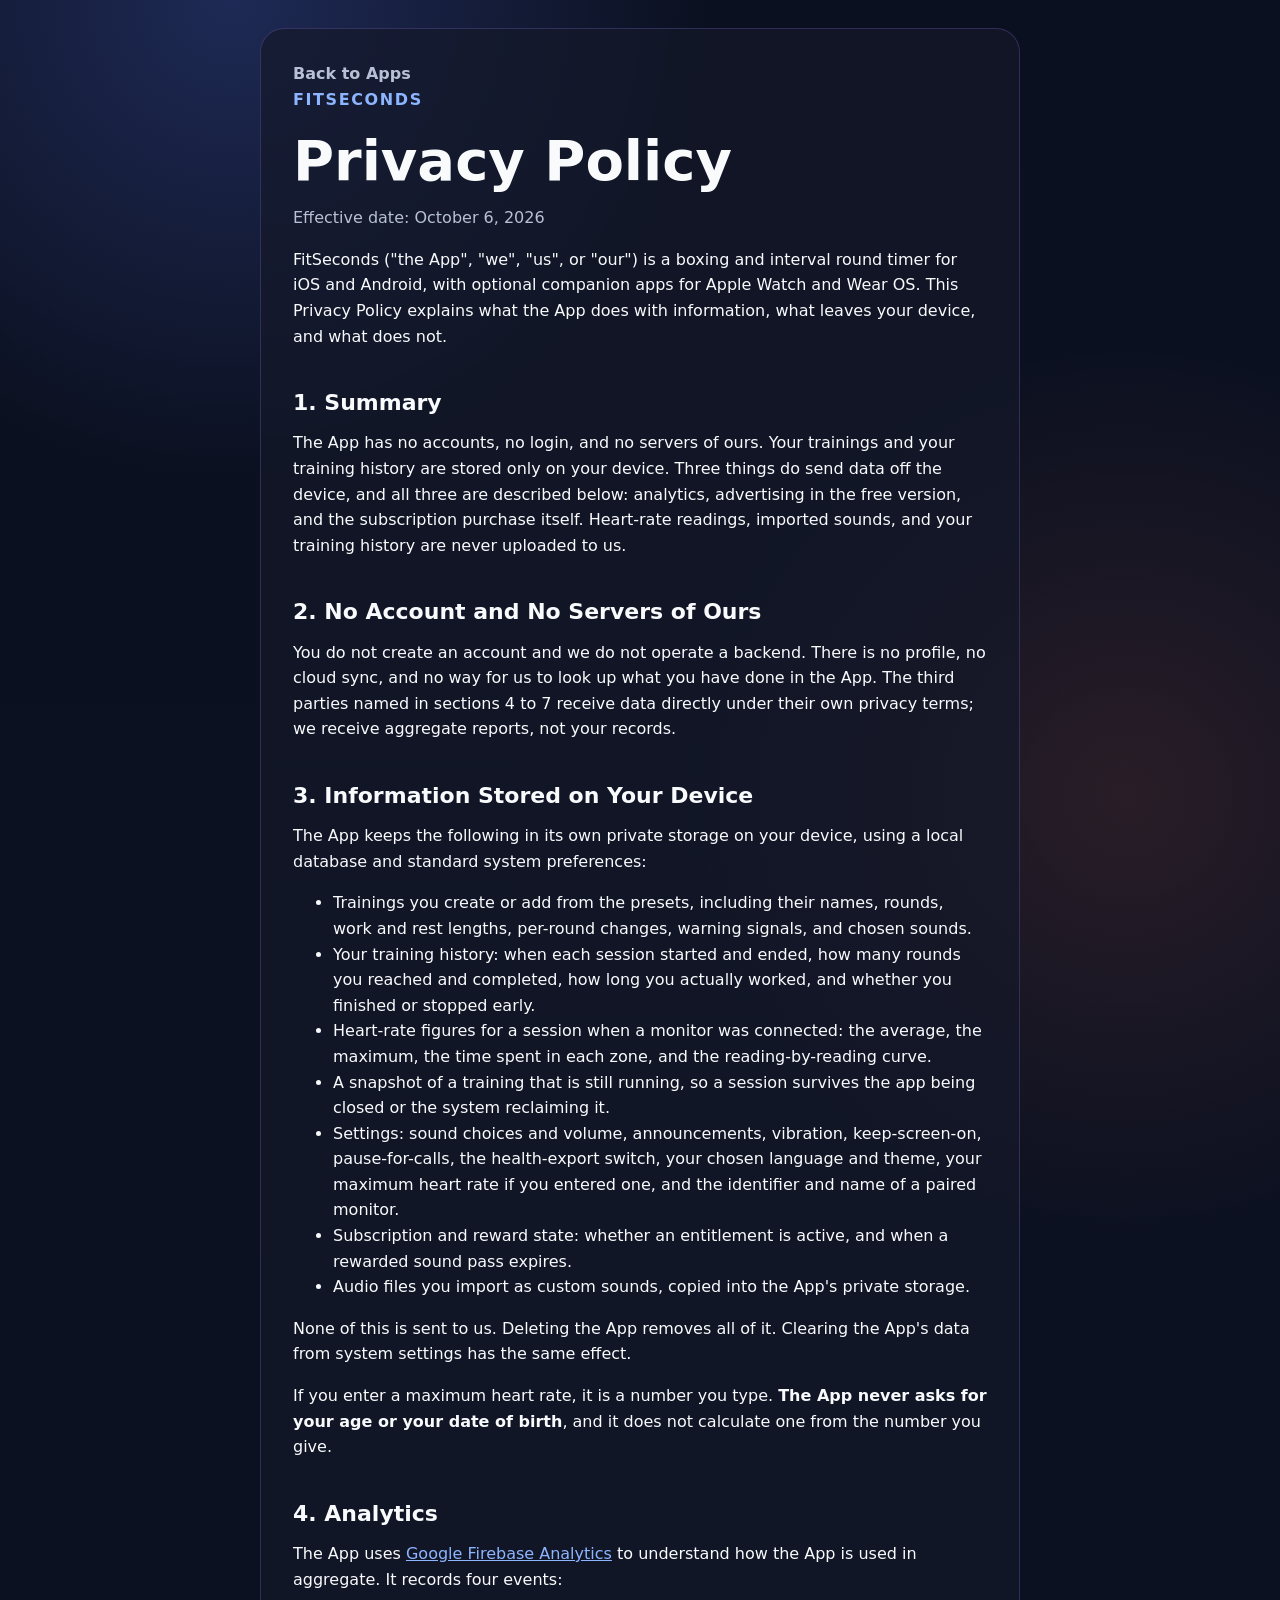
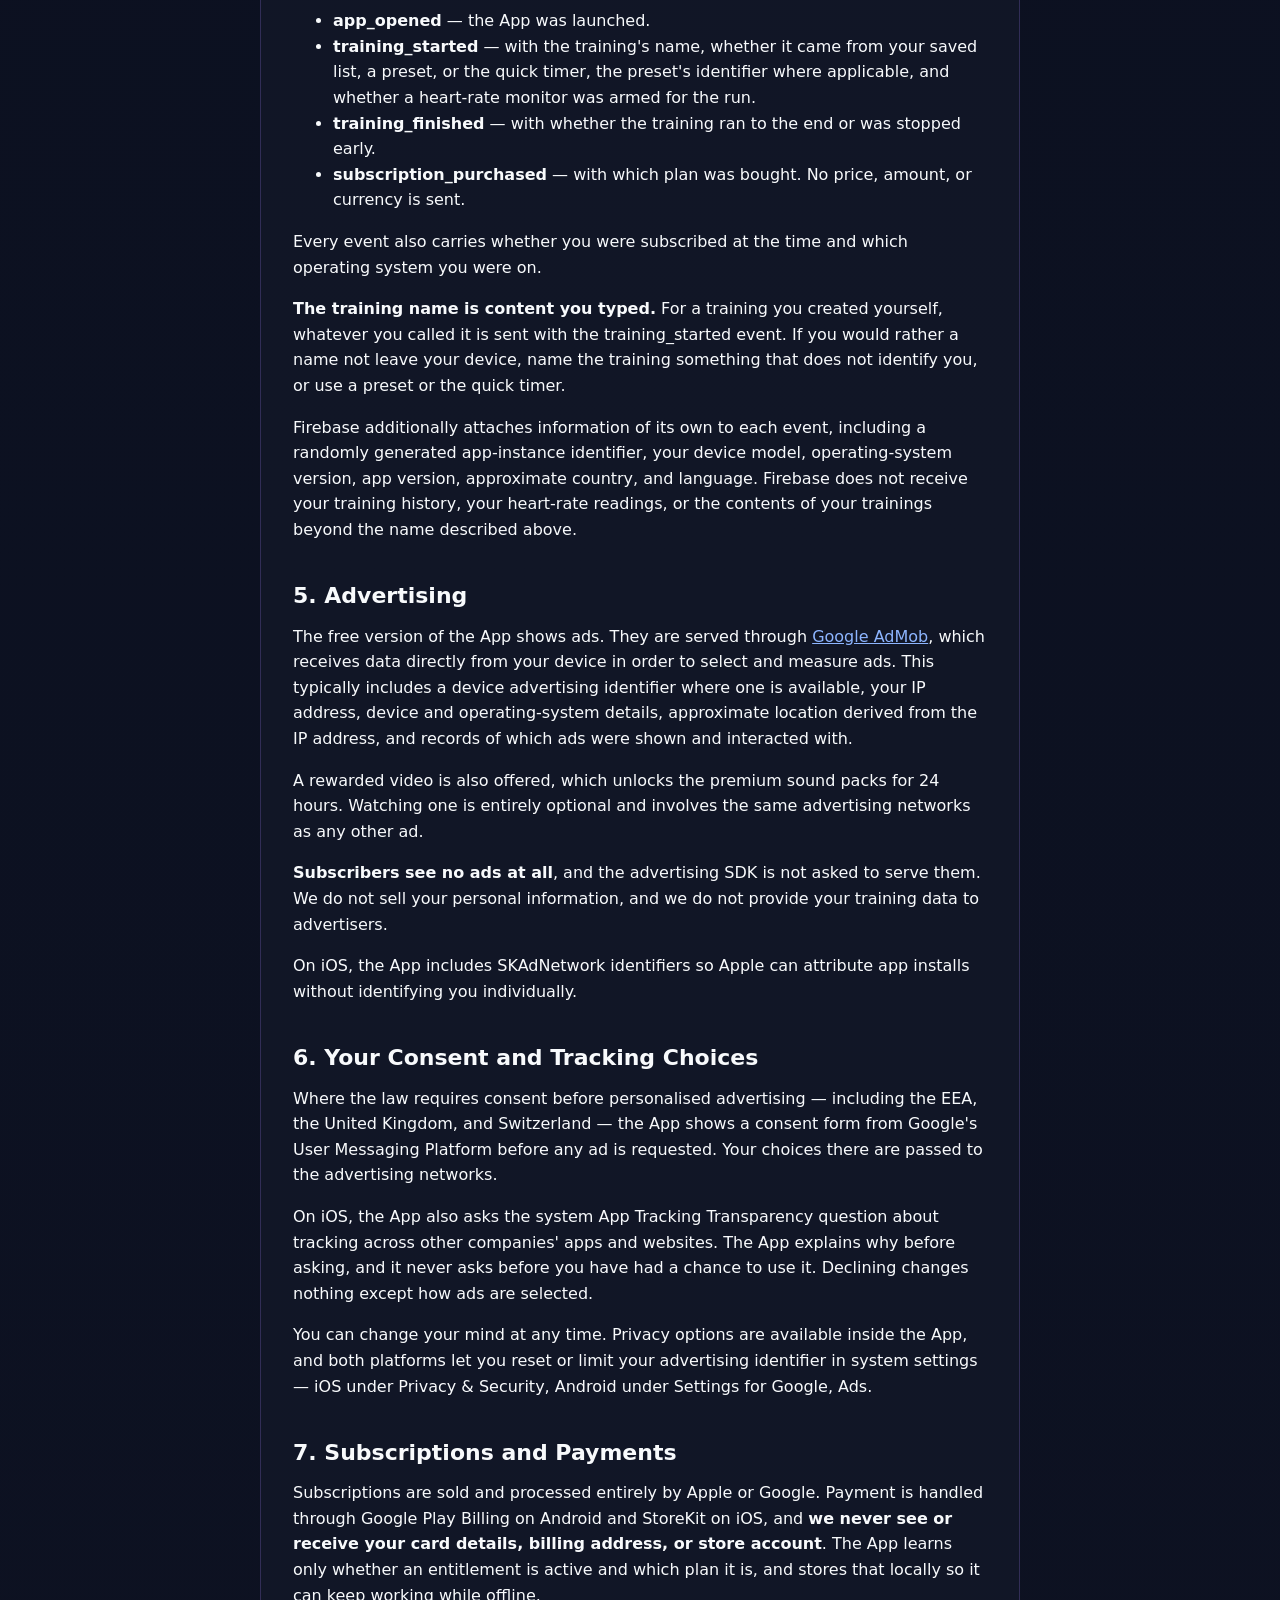
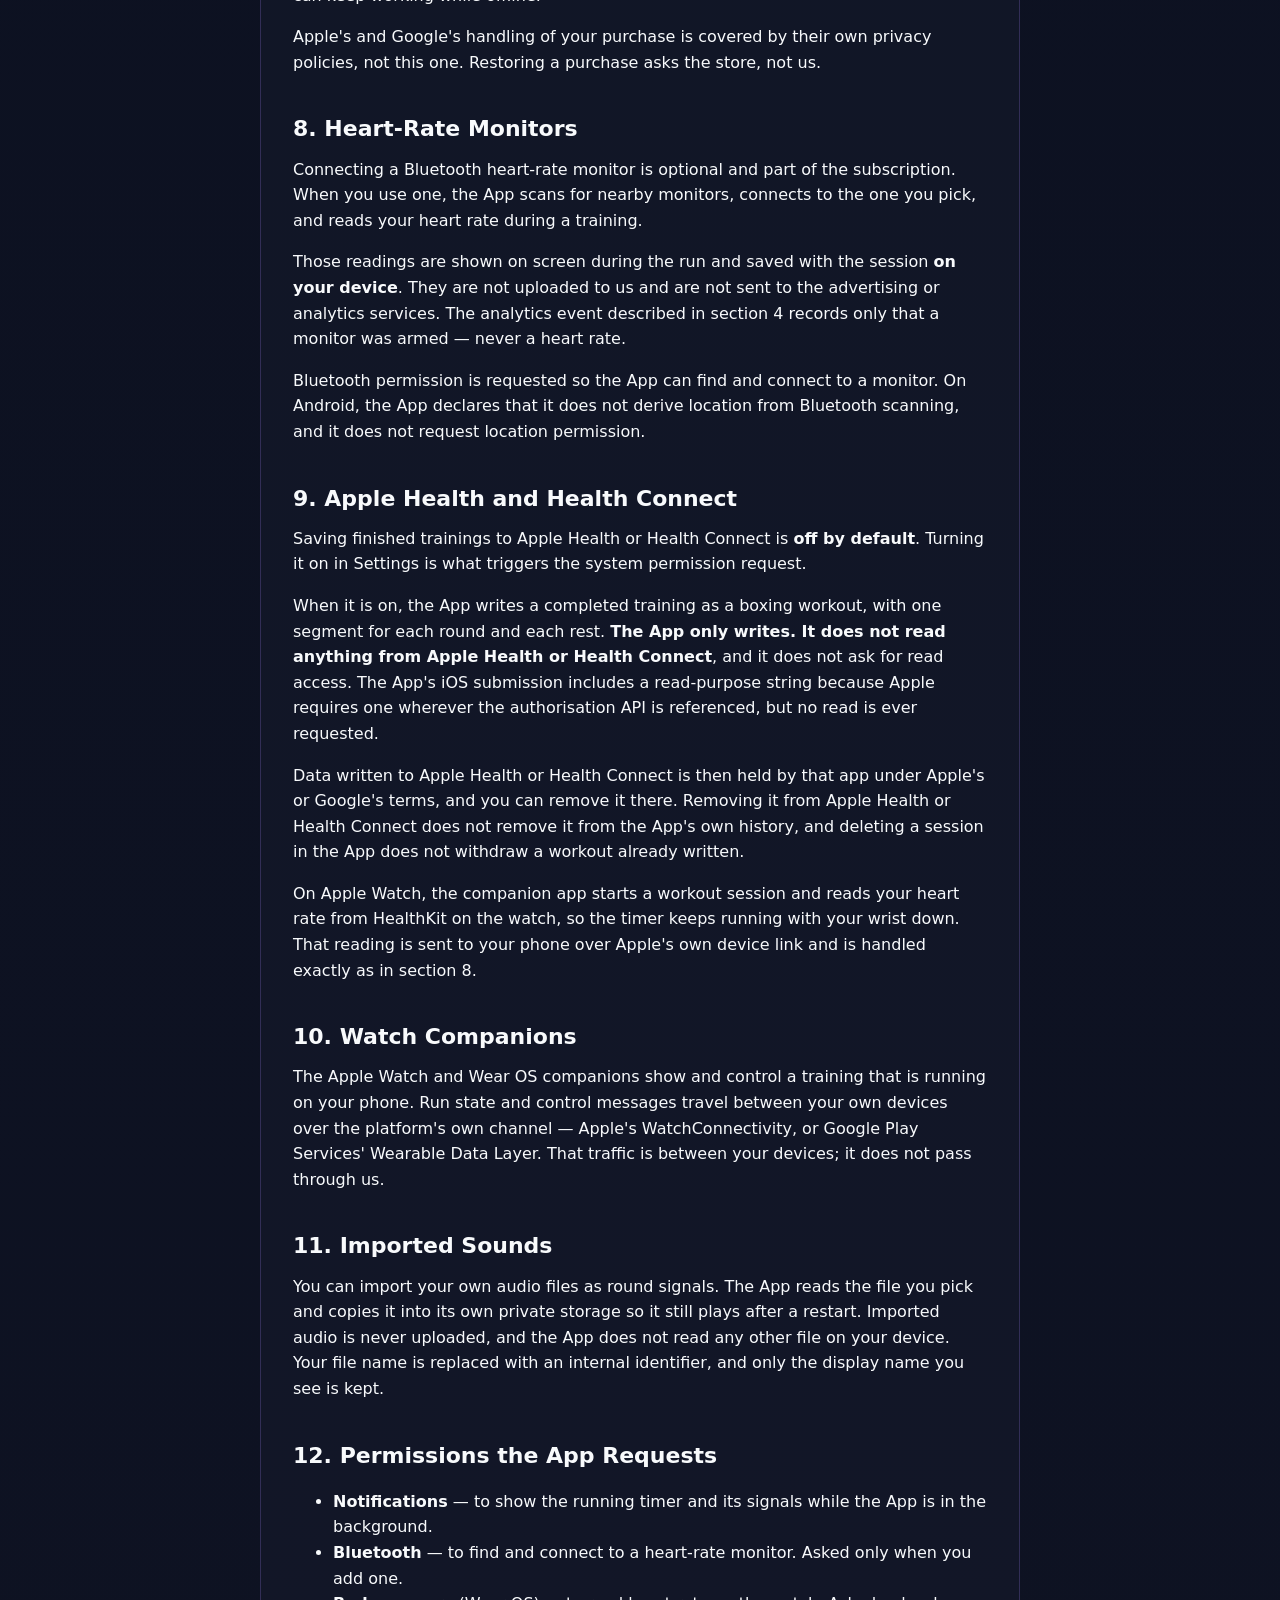
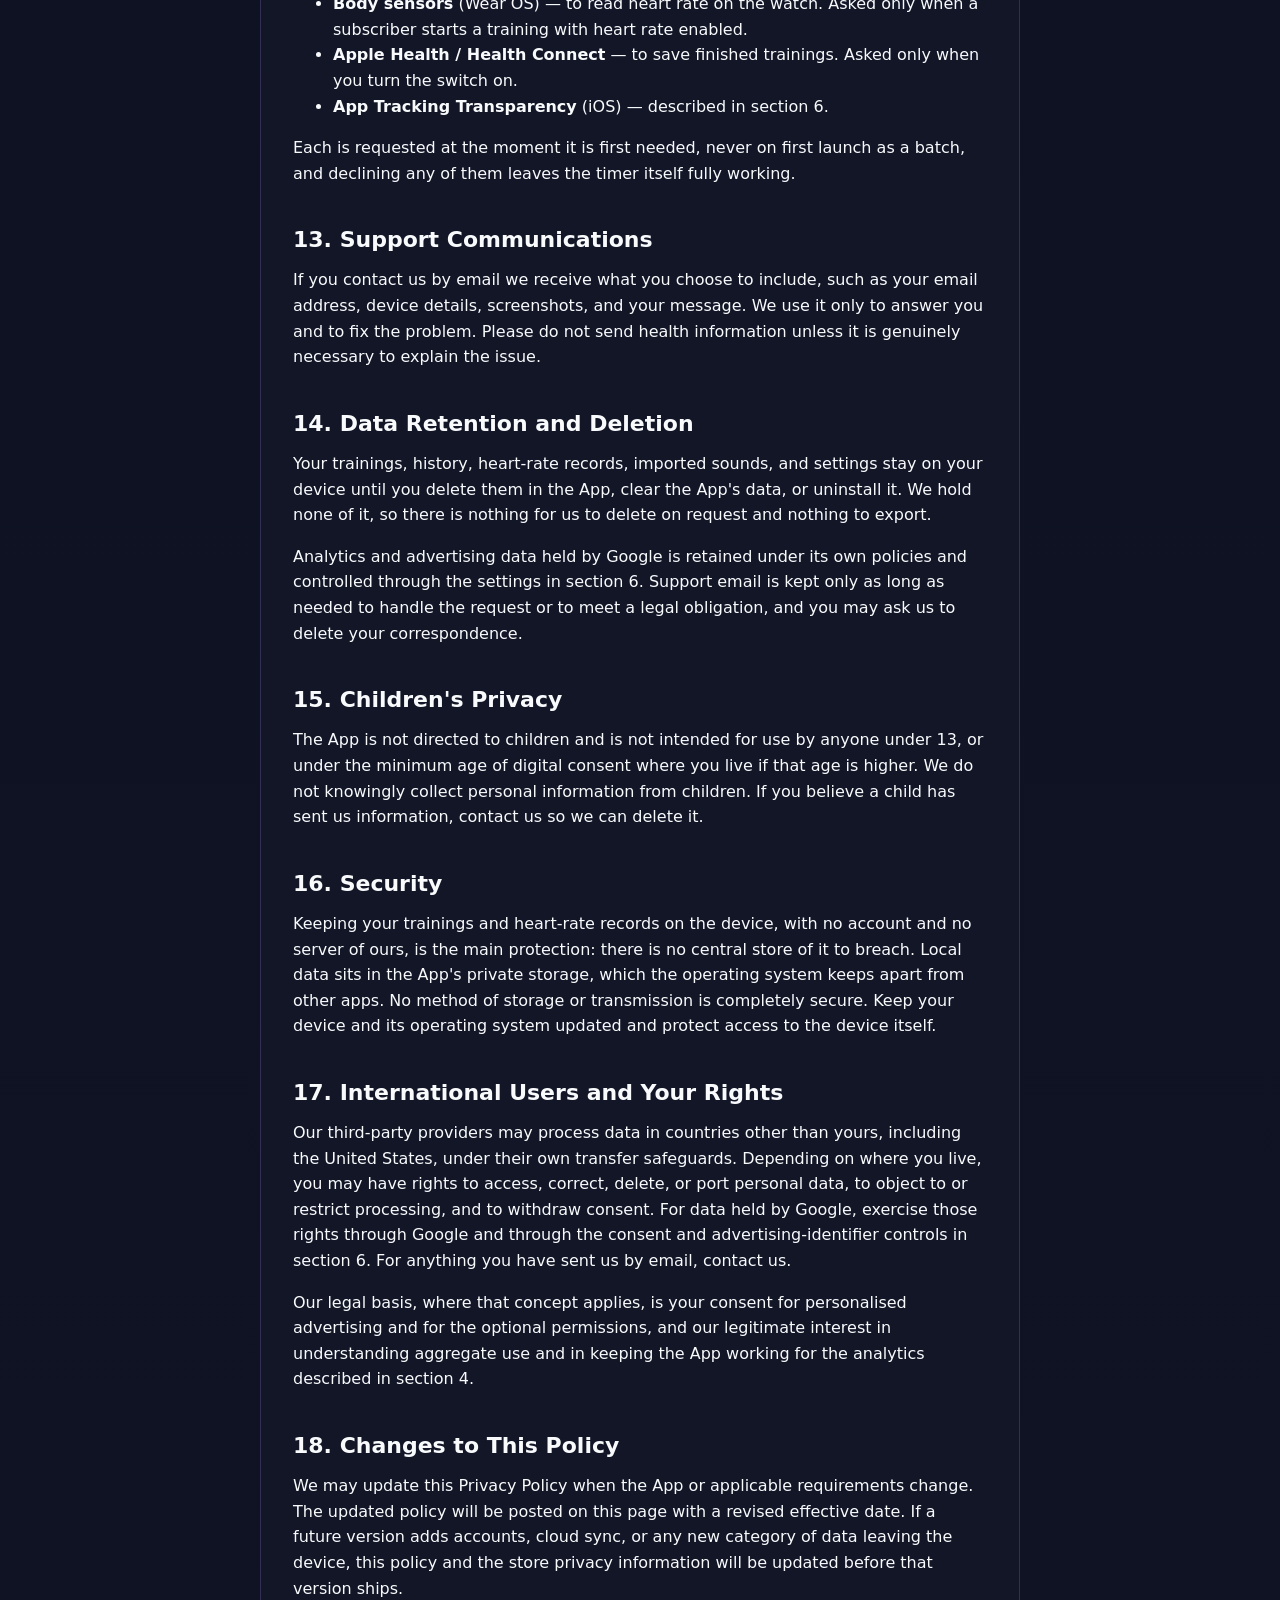
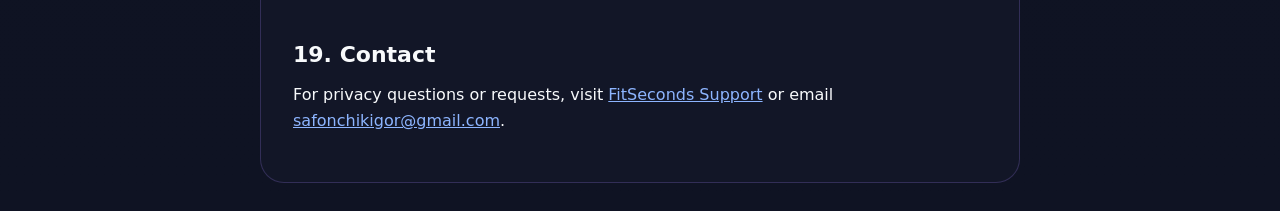
==== fit_seconds/privacy_policy/index.html @ b5abd368 "init" ====
<!doctype html>
<html lang="en">
<head>
  <meta charset="utf-8">
  <meta name="viewport" content="width=device-width, initial-scale=1">
  <meta name="description" content="Privacy Policy for the FitSeconds boxing and interval timer app for iOS and Android by Neshta Production.">
  <title>Privacy Policy | FitSeconds</title>
  <link rel="stylesheet" href="../../styles.css">
</head>
<body>
<main class="page document">
  <a class="back-link" href="../../">Back to Apps</a>
  <p class="eyebrow">FitSeconds</p>
  <h1>Privacy Policy</h1>
  <p class="updated">Effective date: October 6, 2026</p>

  <p>FitSeconds ("the App", "we", "us", or "our") is a boxing and interval round timer for iOS and Android, with optional companion apps for Apple Watch and Wear OS. This Privacy Policy explains what the App does with information, what leaves your device, and what does not.</p>

  <h2>1. Summary</h2>
  <p>The App has no accounts, no login, and no servers of ours. Your trainings and your training history are stored only on your device. Three things do send data off the device, and all three are described below: analytics, advertising in the free version, and the subscription purchase itself. Heart-rate readings, imported sounds, and your training history are never uploaded to us.</p>

  <h2>2. No Account and No Servers of Ours</h2>
  <p>You do not create an account and we do not operate a backend. There is no profile, no cloud sync, and no way for us to look up what you have done in the App. The third parties named in sections 4 to 7 receive data directly under their own privacy terms; we receive aggregate reports, not your records.</p>

  <h2>3. Information Stored on Your Device</h2>
  <p>The App keeps the following in its own private storage on your device, using a local database and standard system preferences:</p>
  <ul>
    <li>Trainings you create or add from the presets, including their names, rounds, work and rest lengths, per-round changes, warning signals, and chosen sounds.</li>
    <li>Your training history: when each session started and ended, how many rounds you reached and completed, how long you actually worked, and whether you finished or stopped early.</li>
    <li>Heart-rate figures for a session when a monitor was connected: the average, the maximum, the time spent in each zone, and the reading-by-reading curve.</li>
    <li>A snapshot of a training that is still running, so a session survives the app being closed or the system reclaiming it.</li>
    <li>Settings: sound choices and volume, announcements, vibration, keep-screen-on, pause-for-calls, the health-export switch, your chosen language and theme, your maximum heart rate if you entered one, and the identifier and name of a paired monitor.</li>
    <li>Subscription and reward state: whether an entitlement is active, and when a rewarded sound pass expires.</li>
    <li>Audio files you import as custom sounds, copied into the App's private storage.</li>
  </ul>
  <p>None of this is sent to us. Deleting the App removes all of it. Clearing the App's data from system settings has the same effect.</p>
  <p>If you enter a maximum heart rate, it is a number you type. <strong>The App never asks for your age or your date of birth</strong>, and it does not calculate one from the number you give.</p>

  <h2>4. Analytics</h2>
  <p>The App uses <a href="https://firebase.google.com/support/privacy" rel="external">Google Firebase Analytics</a> to understand how the App is used in aggregate. It records four events:</p>
  <ul>
    <li><strong>app_opened</strong> — the App was launched.</li>
    <li><strong>training_started</strong> — with the training's name, whether it came from your saved list, a preset, or the quick timer, the preset's identifier where applicable, and whether a heart-rate monitor was armed for the run.</li>
    <li><strong>training_finished</strong> — with whether the training ran to the end or was stopped early.</li>
    <li><strong>subscription_purchased</strong> — with which plan was bought. No price, amount, or currency is sent.</li>
  </ul>
  <p>Every event also carries whether you were subscribed at the time and which operating system you were on.</p>
  <p><strong>The training name is content you typed.</strong> For a training you created yourself, whatever you called it is sent with the training_started event. If you would rather a name not leave your device, name the training something that does not identify you, or use a preset or the quick timer.</p>
  <p>Firebase additionally attaches information of its own to each event, including a randomly generated app-instance identifier, your device model, operating-system version, app version, approximate country, and language. Firebase does not receive your training history, your heart-rate readings, or the contents of your trainings beyond the name described above.</p>

  <h2>5. Advertising</h2>
  <p>The free version of the App shows ads. They are served through <a href="https://policies.google.com/technologies/ads" rel="external">Google AdMob</a>, which receives data directly from your device in order to select and measure ads. This typically includes a device advertising identifier where one is available, your IP address, device and operating-system details, approximate location derived from the IP address, and records of which ads were shown and interacted with.</p>
  <p>A rewarded video is also offered, which unlocks the premium sound packs for 24 hours. Watching one is entirely optional and involves the same advertising networks as any other ad.</p>
  <p><strong>Subscribers see no ads at all</strong>, and the advertising SDK is not asked to serve them. We do not sell your personal information, and we do not provide your training data to advertisers.</p>
  <p>On iOS, the App includes SKAdNetwork identifiers so Apple can attribute app installs without identifying you individually.</p>

  <h2>6. Your Consent and Tracking Choices</h2>
  <p>Where the law requires consent before personalised advertising — including the EEA, the United Kingdom, and Switzerland — the App shows a consent form from Google's User Messaging Platform before any ad is requested. Your choices there are passed to the advertising networks.</p>
  <p>On iOS, the App also asks the system App Tracking Transparency question about tracking across other companies' apps and websites. The App explains why before asking, and it never asks before you have had a chance to use it. Declining changes nothing except how ads are selected.</p>
  <p>You can change your mind at any time. Privacy options are available inside the App, and both platforms let you reset or limit your advertising identifier in system settings — iOS under Privacy &amp; Security, Android under Settings for Google, Ads.</p>

  <h2>7. Subscriptions and Payments</h2>
  <p>Subscriptions are sold and processed entirely by Apple or Google. Payment is handled through Google Play Billing on Android and StoreKit on iOS, and <strong>we never see or receive your card details, billing address, or store account</strong>. The App learns only whether an entitlement is active and which plan it is, and stores that locally so it can keep working while offline.</p>
  <p>Apple's and Google's handling of your purchase is covered by their own privacy policies, not this one. Restoring a purchase asks the store, not us.</p>

  <h2>8. Heart-Rate Monitors</h2>
  <p>Connecting a Bluetooth heart-rate monitor is optional and part of the subscription. When you use one, the App scans for nearby monitors, connects to the one you pick, and reads your heart rate during a training.</p>
  <p>Those readings are shown on screen during the run and saved with the session <strong>on your device</strong>. They are not uploaded to us and are not sent to the advertising or analytics services. The analytics event described in section 4 records only that a monitor was armed — never a heart rate.</p>
  <p>Bluetooth permission is requested so the App can find and connect to a monitor. On Android, the App declares that it does not derive location from Bluetooth scanning, and it does not request location permission.</p>

  <h2>9. Apple Health and Health Connect</h2>
  <p>Saving finished trainings to Apple Health or Health Connect is <strong>off by default</strong>. Turning it on in Settings is what triggers the system permission request.</p>
  <p>When it is on, the App writes a completed training as a boxing workout, with one segment for each round and each rest. <strong>The App only writes. It does not read anything from Apple Health or Health Connect</strong>, and it does not ask for read access. The App's iOS submission includes a read-purpose string because Apple requires one wherever the authorisation API is referenced, but no read is ever requested.</p>
  <p>Data written to Apple Health or Health Connect is then held by that app under Apple's or Google's terms, and you can remove it there. Removing it from Apple Health or Health Connect does not remove it from the App's own history, and deleting a session in the App does not withdraw a workout already written.</p>
  <p>On Apple Watch, the companion app starts a workout session and reads your heart rate from HealthKit on the watch, so the timer keeps running with your wrist down. That reading is sent to your phone over Apple's own device link and is handled exactly as in section 8.</p>

  <h2>10. Watch Companions</h2>
  <p>The Apple Watch and Wear OS companions show and control a training that is running on your phone. Run state and control messages travel between your own devices over the platform's own channel — Apple's WatchConnectivity, or Google Play Services' Wearable Data Layer. That traffic is between your devices; it does not pass through us.</p>

  <h2>11. Imported Sounds</h2>
  <p>You can import your own audio files as round signals. The App reads the file you pick and copies it into its own private storage so it still plays after a restart. Imported audio is never uploaded, and the App does not read any other file on your device. Your file name is replaced with an internal identifier, and only the display name you see is kept.</p>

  <h2>12. Permissions the App Requests</h2>
  <ul>
    <li><strong>Notifications</strong> — to show the running timer and its signals while the App is in the background.</li>
    <li><strong>Bluetooth</strong> — to find and connect to a heart-rate monitor. Asked only when you add one.</li>
    <li><strong>Body sensors</strong> (Wear OS) — to read heart rate on the watch. Asked only when a subscriber starts a training with heart rate enabled.</li>
    <li><strong>Apple Health / Health Connect</strong> — to save finished trainings. Asked only when you turn the switch on.</li>
    <li><strong>App Tracking Transparency</strong> (iOS) — described in section 6.</li>
  </ul>
  <p>Each is requested at the moment it is first needed, never on first launch as a batch, and declining any of them leaves the timer itself fully working.</p>

  <h2>13. Support Communications</h2>
  <p>If you contact us by email we receive what you choose to include, such as your email address, device details, screenshots, and your message. We use it only to answer you and to fix the problem. Please do not send health information unless it is genuinely necessary to explain the issue.</p>

  <h2>14. Data Retention and Deletion</h2>
  <p>Your trainings, history, heart-rate records, imported sounds, and settings stay on your device until you delete them in the App, clear the App's data, or uninstall it. We hold none of it, so there is nothing for us to delete on request and nothing to export.</p>
  <p>Analytics and advertising data held by Google is retained under its own policies and controlled through the settings in section 6. Support email is kept only as long as needed to handle the request or to meet a legal obligation, and you may ask us to delete your correspondence.</p>

  <h2>15. Children's Privacy</h2>
  <p>The App is not directed to children and is not intended for use by anyone under 13, or under the minimum age of digital consent where you live if that age is higher. We do not knowingly collect personal information from children. If you believe a child has sent us information, contact us so we can delete it.</p>

  <h2>16. Security</h2>
  <p>Keeping your trainings and heart-rate records on the device, with no account and no server of ours, is the main protection: there is no central store of it to breach. Local data sits in the App's private storage, which the operating system keeps apart from other apps. No method of storage or transmission is completely secure. Keep your device and its operating system updated and protect access to the device itself.</p>

  <h2>17. International Users and Your Rights</h2>
  <p>Our third-party providers may process data in countries other than yours, including the United States, under their own transfer safeguards. Depending on where you live, you may have rights to access, correct, delete, or port personal data, to object to or restrict processing, and to withdraw consent. For data held by Google, exercise those rights through Google and through the consent and advertising-identifier controls in section 6. For anything you have sent us by email, contact us.</p>
  <p>Our legal basis, where that concept applies, is your consent for personalised advertising and for the optional permissions, and our legitimate interest in understanding aggregate use and in keeping the App working for the analytics described in section 4.</p>

  <h2>18. Changes to This Policy</h2>
  <p>We may update this Privacy Policy when the App or applicable requirements change. The updated policy will be posted on this page with a revised effective date. If a future version adds accounts, cloud sync, or any new category of data leaving the device, this policy and the store privacy information will be updated before that version ships.</p>

  <h2>19. Contact</h2>
  <p>For privacy questions or requests, visit <a href="../support/">FitSeconds Support</a> or email <a href="mailto:safonchikigor@gmail.com?subject=FitSeconds%20Privacy">safonchikigor@gmail.com</a>.</p>
</main>
</body>
</html>
---- styles.css ----
:root {
  color-scheme: dark;
  --background: #0b1020;
  --panel: #151b2e;
  --panel-strong: #1b2238;
  --text: #f8fafc;
  --muted: #b8c0d5;
  --accent: #8db5ff;
  --accent-strong: #5b7cff;
  --border: rgba(255, 255, 255, 0.12);
}

* {
  box-sizing: border-box;
}

body {
  margin: 0;
  min-height: 100vh;
  font-family: Inter, ui-sans-serif, system-ui, -apple-system, BlinkMacSystemFont, "Segoe UI", sans-serif;
  line-height: 1.6;
  color: var(--text);
  background:
    radial-gradient(circle at 18% 0%, rgba(91, 124, 255, 0.24), transparent 30rem),
    radial-gradient(circle at 88% 12%, rgba(255, 122, 89, 0.12), transparent 28rem),
    linear-gradient(180deg, #0b1020 0%, #0f1323 100%);
}

a {
  color: var(--accent);
}

.page {
  width: min(920px, 100%);
  margin: 0 auto;
  padding: 56px 20px;
}

.hero {
  min-height: calc(100vh - 96px);
  display: flex;
  flex-direction: column;
  align-items: flex-start;
  justify-content: center;
}

.apps-page {
  width: min(1080px, 100%);
}

.apps-hero {
  padding: 36px 0 32px;
  border-bottom: 1px solid var(--border);
}

.eyebrow {
  margin: 0 0 12px;
  color: var(--accent);
  font-weight: 800;
  letter-spacing: 0.1em;
  text-transform: uppercase;
}

h1 {
  margin: 0 0 16px;
  font-size: clamp(40px, 7vw, 72px);
  line-height: 1.02;
}

h2 {
  margin: 36px 0 10px;
  font-size: 22px;
}

p {
  margin: 0 0 16px;
}

.lede {
  max-width: 720px;
  color: var(--muted);
  font-size: 20px;
}

.actions {
  display: flex;
  flex-wrap: wrap;
  gap: 12px;
  margin-top: 28px;
}

.button {
  display: inline-flex;
  align-items: center;
  justify-content: center;
  min-height: 48px;
  padding: 0 20px;
  border-radius: 14px;
  color: white;
  text-decoration: none;
  font-weight: 800;
  background: linear-gradient(90deg, var(--accent-strong), #2d107a);
}

.button.secondary {
  border: 1px solid var(--accent);
  background: rgba(20, 25, 42, 0.78);
}

.apps-grid {
  display: grid;
  grid-template-columns: repeat(2, minmax(0, 1fr));
  gap: 20px;
  padding-top: 28px;
}

.catalog-section {
  margin-top: 52px;
  padding-top: 40px;
  border-top: 1px solid var(--border);
}

.section-heading {
  margin-bottom: 24px;
}

.section-heading h2 {
  margin: 0 0 10px;
  font-size: clamp(32px, 5vw, 48px);
  line-height: 1.08;
}

.section-lede {
  max-width: 680px;
  color: var(--muted);
  font-size: 18px;
}

.book-card .app-label,
.book-card .app-links a {
  color: #b9eef2;
}

.book-card .app-links a {
  border-color: rgba(185, 238, 242, 0.62);
}

.book-icon-frame {
  border-radius: 18px;
}

.book-icon {
  border-radius: 13px;
  object-position: center top;
}

.app-card {
  display: grid;
  grid-template-columns: 96px 1fr;
  gap: 20px;
  min-height: 238px;
  padding: 24px;
  border: 1px solid var(--border);
  border-radius: 24px;
  background: rgba(21, 27, 46, 0.82);
  box-shadow: 0 24px 80px rgba(0, 0, 0, 0.22);
  backdrop-filter: blur(16px);
}

.icon-frame {
  width: 96px;
  height: 96px;
  padding: 6px;
  border: 1px solid rgba(255, 255, 255, 0.14);
  border-radius: 26px;
  background: rgba(255, 255, 255, 0.06);
}

.app-icon {
  width: 100%;
  height: 100%;
  border-radius: 20px;
  display: block;
  object-fit: cover;
  box-shadow: 0 16px 36px rgba(0, 0, 0, 0.3);
}

.app-copy {
  min-width: 0;
}

.app-copy h2 {
  margin-top: 0;
  margin-bottom: 8px;
  font-size: 28px;
  line-height: 1.15;
}

.app-copy p {
  color: var(--muted);
}

.app-label {
  margin: 0 0 10px;
  color: var(--accent);
  font-size: 12px;
  font-weight: 900;
  letter-spacing: 0.08em;
  text-transform: uppercase;
}

.app-links {
  display: flex;
  flex-wrap: wrap;
  gap: 10px;
  margin-top: 20px;
}

.app-links a {
  display: inline-flex;
  align-items: center;
  min-height: 40px;
  padding: 0 15px;
  border: 1px solid rgba(141, 181, 255, 0.7);
  border-radius: 999px;
  color: #dbe7ff;
  text-decoration: none;
  font-weight: 800;
  background: rgba(255, 255, 255, 0.04);
}

.document {
  max-width: 760px;
}

.document h1 {
  margin-top: 20px;
  font-size: clamp(36px, 6vw, 56px);
}

.updated,
.back-link {
  color: var(--muted);
}

.back-link {
  text-decoration: none;
  font-weight: 700;
}

.document {
  background: rgba(20, 25, 42, 0.7);
  border: 1px solid rgba(163, 131, 255, 0.22);
  border-radius: 24px;
  margin-top: 28px;
  margin-bottom: 28px;
  padding: 32px;
}

@media (max-width: 640px) {
  .page {
    padding: 28px 16px;
  }

  .document {
    border-radius: 0;
    border-left: 0;
    border-right: 0;
    margin: 0;
    padding: 24px 18px;
  }

  .apps-grid {
    grid-template-columns: 1fr;
  }

  .catalog-section {
    margin-top: 36px;
    padding-top: 30px;
  }

  .app-card {
    grid-template-columns: 78px 1fr;
    padding: 18px;
    min-height: 0;
  }

  .icon-frame {
    width: 78px;
    height: 78px;
    border-radius: 18px;
  }

  .app-icon {
    border-radius: 14px;
  }
}
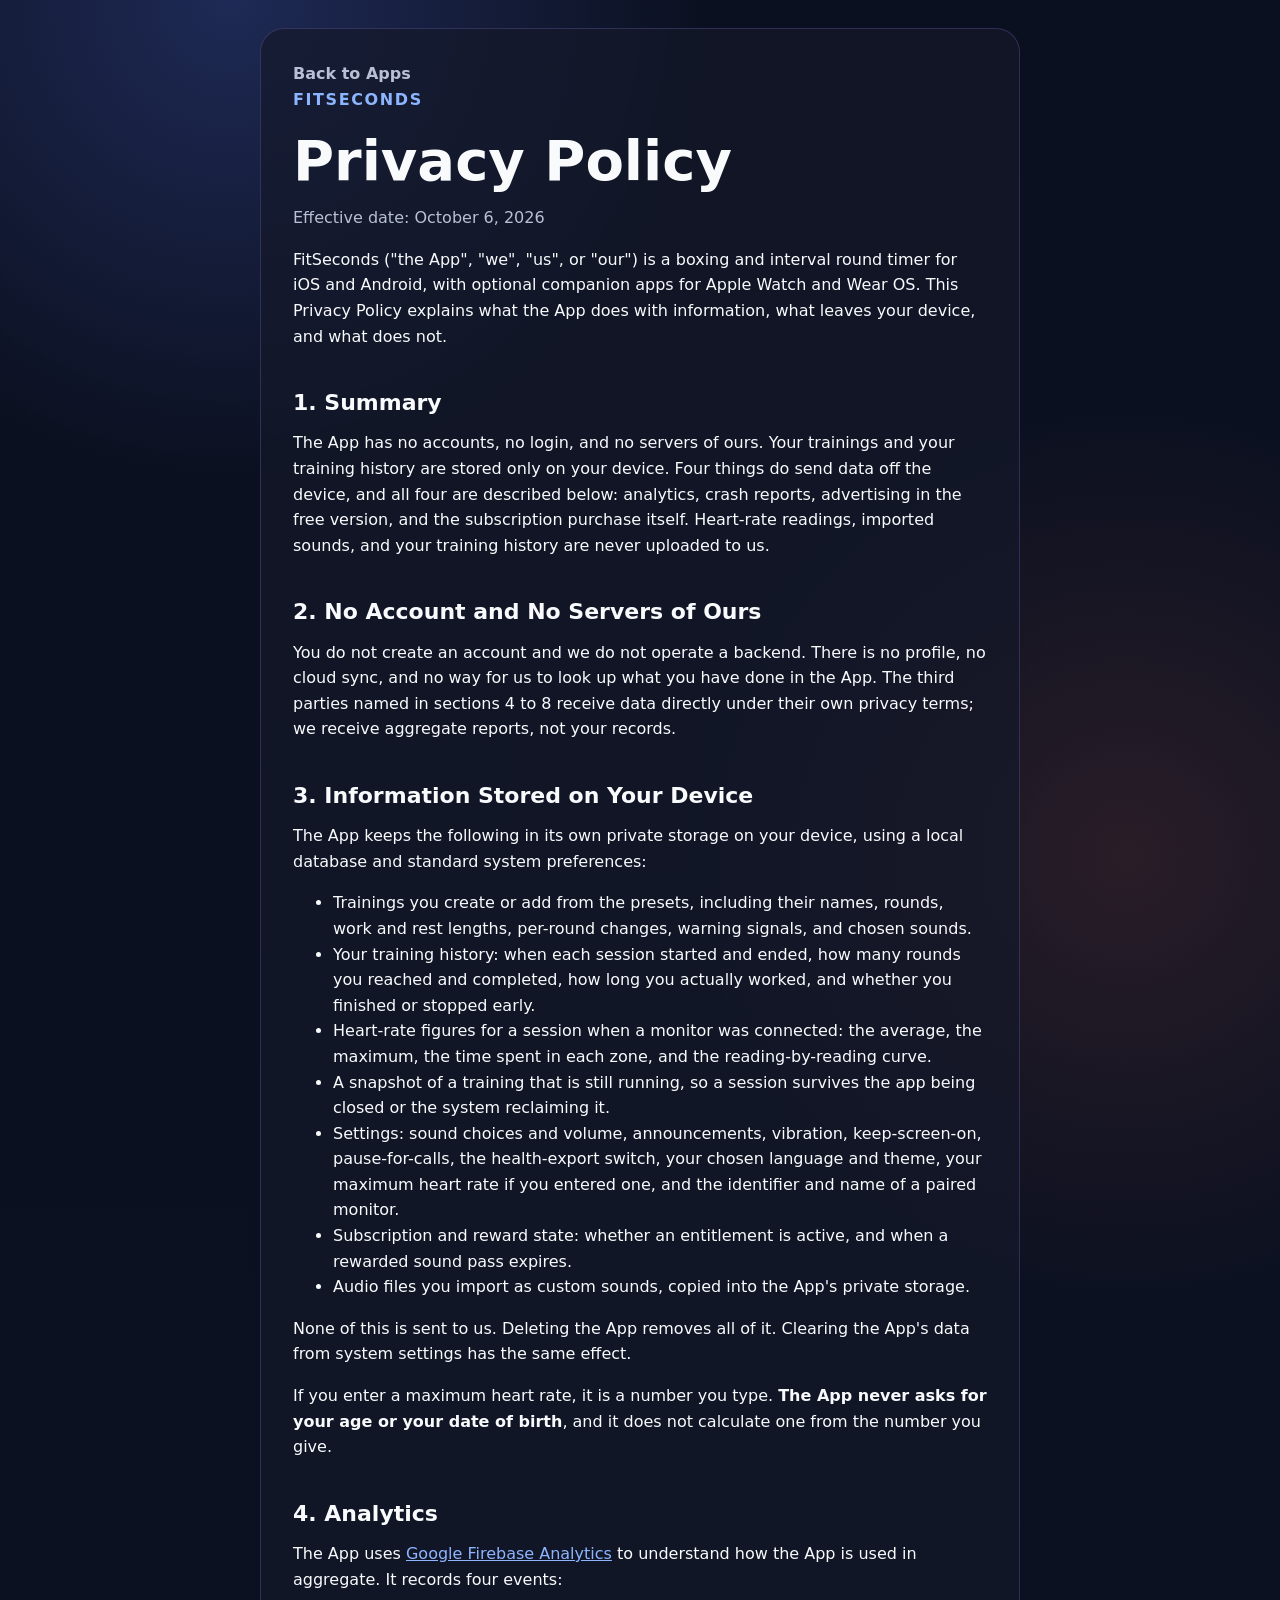
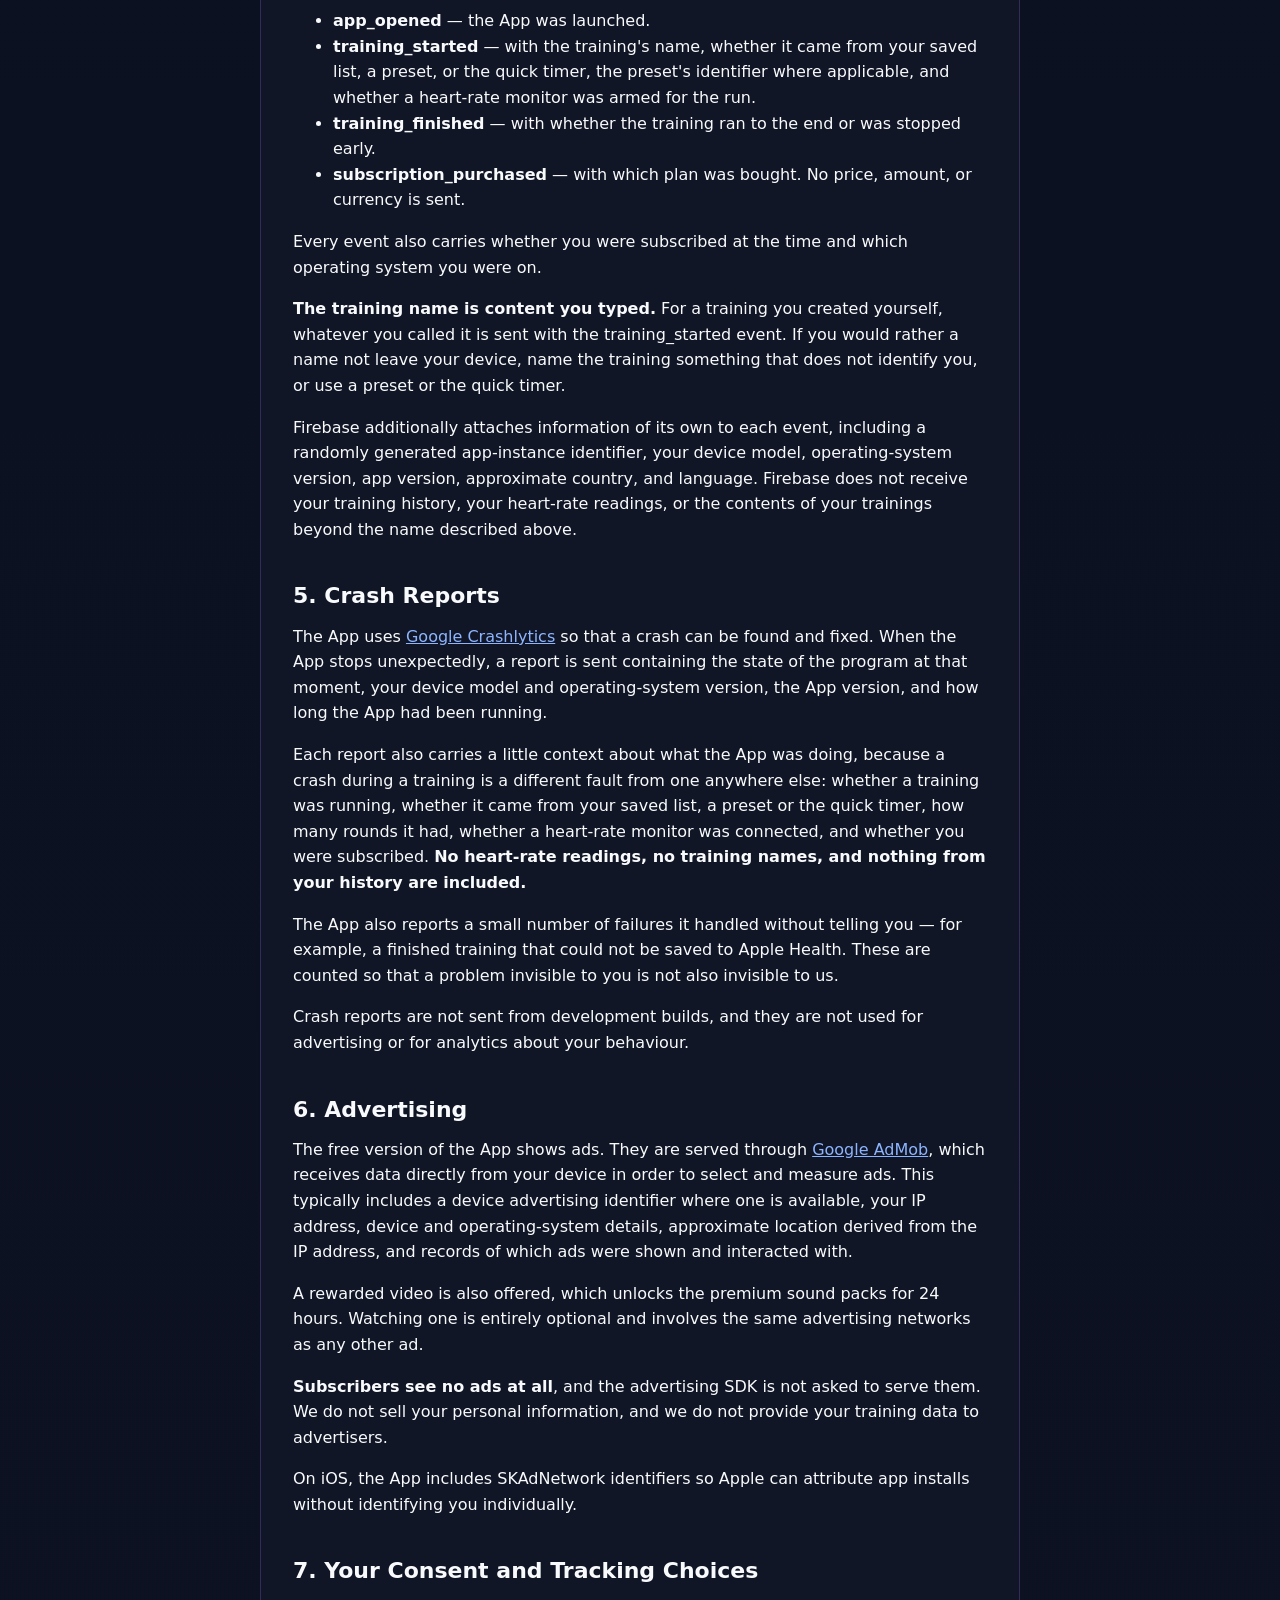
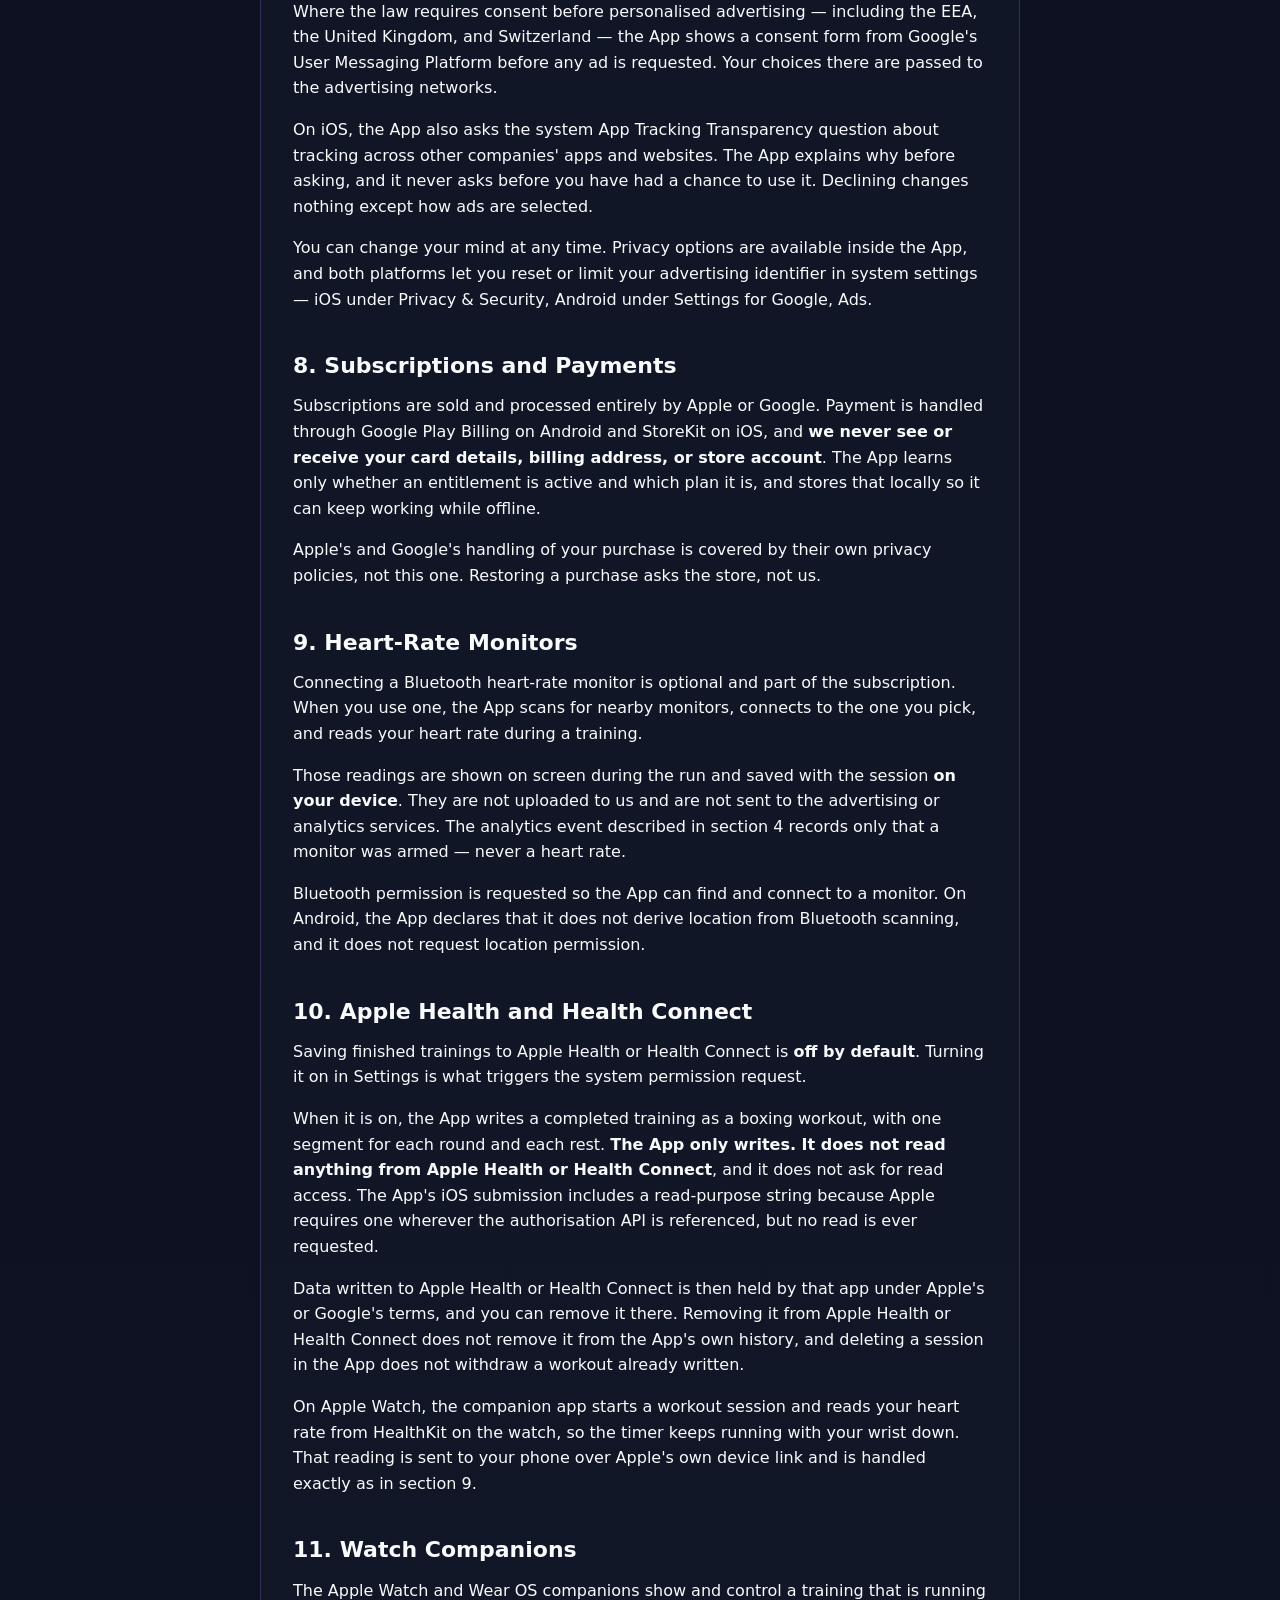
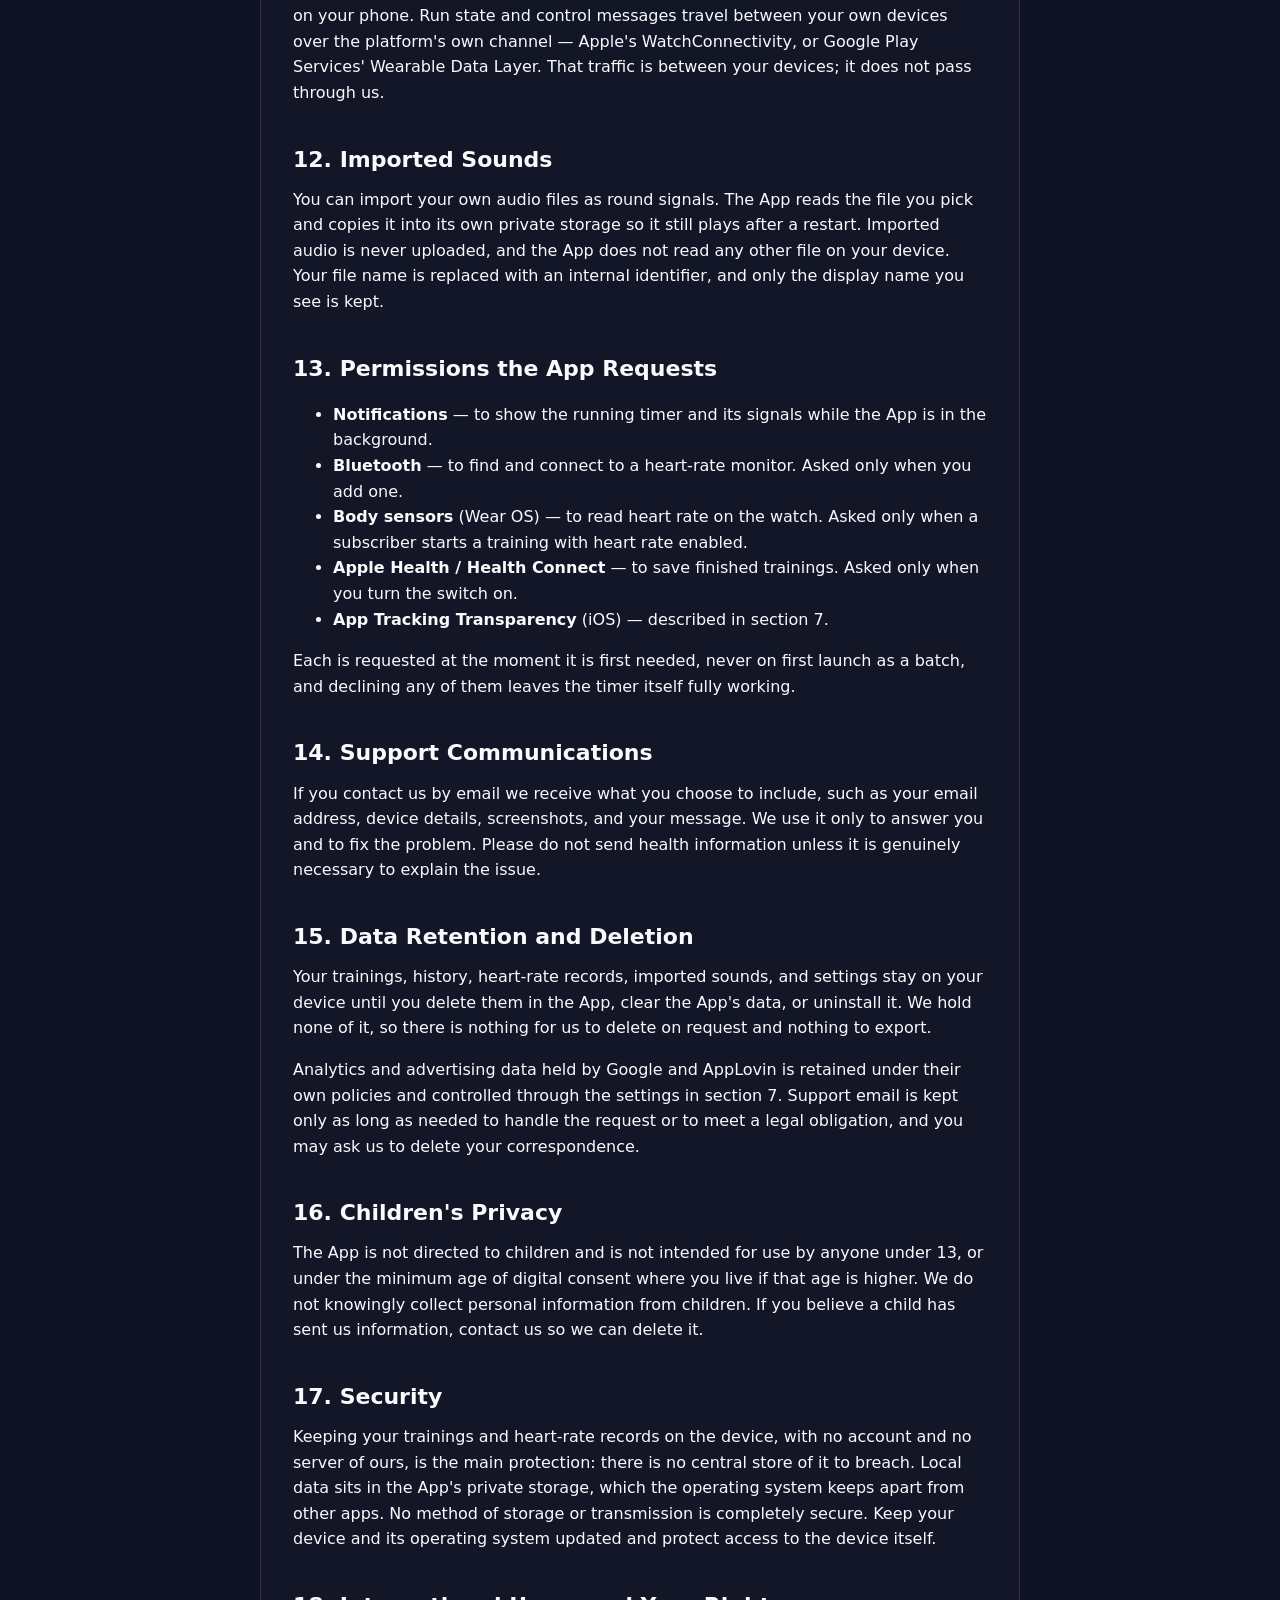
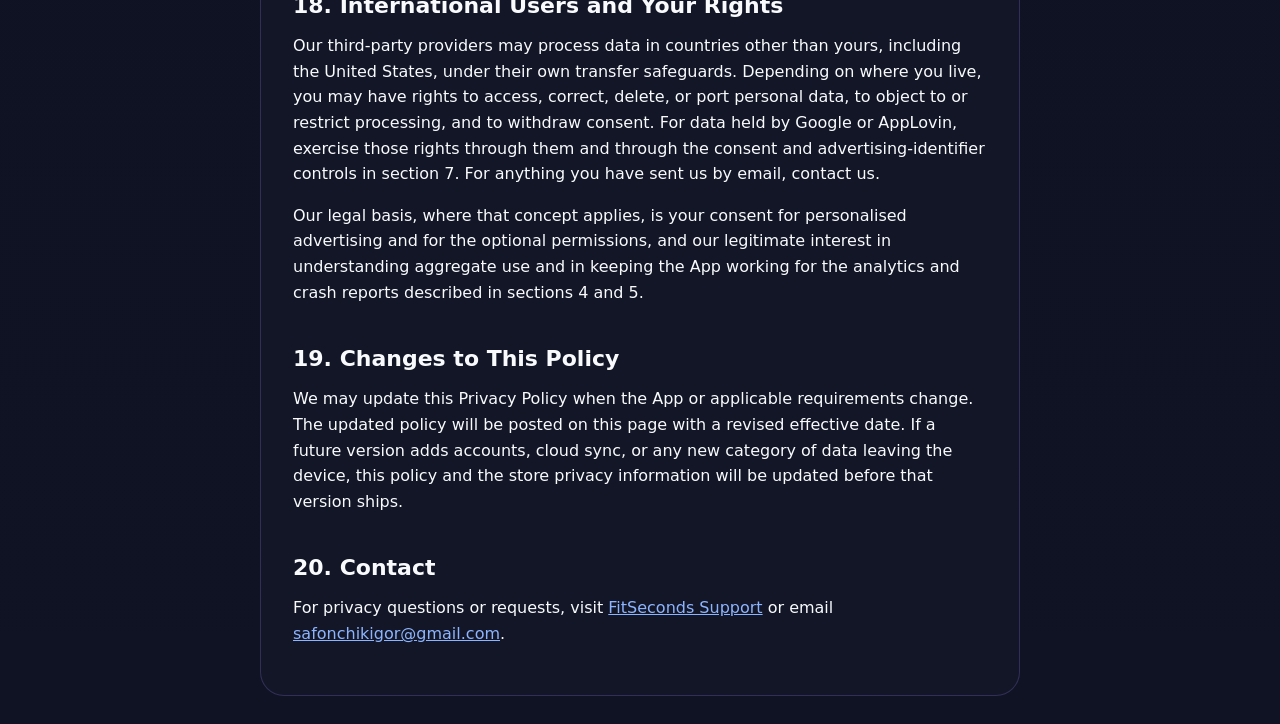
==== commit 768e7a28: "update pages" ====
--- a/fit_seconds/privacy_policy/index.html
+++ b/fit_seconds/privacy_policy/index.html
@@ -17,10 +17,10 @@
   <p>FitSeconds ("the App", "we", "us", or "our") is a boxing and interval round timer for iOS and Android, with optional companion apps for Apple Watch and Wear OS. This Privacy Policy explains what the App does with information, what leaves your device, and what does not.</p>
 
   <h2>1. Summary</h2>
-  <p>The App has no accounts, no login, and no servers of ours. Your trainings and your training history are stored only on your device. Three things do send data off the device, and all three are described below: analytics, advertising in the free version, and the subscription purchase itself. Heart-rate readings, imported sounds, and your training history are never uploaded to us.</p>
+  <p>The App has no accounts, no login, and no servers of ours. Your trainings and your training history are stored only on your device. Four things do send data off the device, and all four are described below: analytics, crash reports, advertising in the free version, and the subscription purchase itself. Heart-rate readings, imported sounds, and your training history are never uploaded to us.</p>
 
   <h2>2. No Account and No Servers of Ours</h2>
-  <p>You do not create an account and we do not operate a backend. There is no profile, no cloud sync, and no way for us to look up what you have done in the App. The third parties named in sections 4 to 7 receive data directly under their own privacy terms; we receive aggregate reports, not your records.</p>
+  <p>You do not create an account and we do not operate a backend. There is no profile, no cloud sync, and no way for us to look up what you have done in the App. The third parties named in sections 4 to 8 receive data directly under their own privacy terms; we receive aggregate reports, not your records.</p>
 
   <h2>3. Information Stored on Your Device</h2>
   <p>The App keeps the following in its own private storage on your device, using a local database and standard system preferences:</p>
@@ -48,69 +48,75 @@
   <p><strong>The training name is content you typed.</strong> For a training you created yourself, whatever you called it is sent with the training_started event. If you would rather a name not leave your device, name the training something that does not identify you, or use a preset or the quick timer.</p>
   <p>Firebase additionally attaches information of its own to each event, including a randomly generated app-instance identifier, your device model, operating-system version, app version, approximate country, and language. Firebase does not receive your training history, your heart-rate readings, or the contents of your trainings beyond the name described above.</p>
 
-  <h2>5. Advertising</h2>
+  <h2>5. Crash Reports</h2>
+  <p>The App uses <a href="https://firebase.google.com/support/privacy" rel="external">Google Crashlytics</a> so that a crash can be found and fixed. When the App stops unexpectedly, a report is sent containing the state of the program at that moment, your device model and operating-system version, the App version, and how long the App had been running.</p>
+  <p>Each report also carries a little context about what the App was doing, because a crash during a training is a different fault from one anywhere else: whether a training was running, whether it came from your saved list, a preset or the quick timer, how many rounds it had, whether a heart-rate monitor was connected, and whether you were subscribed. <strong>No heart-rate readings, no training names, and nothing from your history are included.</strong></p>
+  <p>The App also reports a small number of failures it handled without telling you — for example, a finished training that could not be saved to Apple Health. These are counted so that a problem invisible to you is not also invisible to us.</p>
+  <p>Crash reports are not sent from development builds, and they are not used for advertising or for analytics about your behaviour.</p>
+
+  <h2>6. Advertising</h2>
   <p>The free version of the App shows ads. They are served through <a href="https://policies.google.com/technologies/ads" rel="external">Google AdMob</a>, which receives data directly from your device in order to select and measure ads. This typically includes a device advertising identifier where one is available, your IP address, device and operating-system details, approximate location derived from the IP address, and records of which ads were shown and interacted with.</p>
   <p>A rewarded video is also offered, which unlocks the premium sound packs for 24 hours. Watching one is entirely optional and involves the same advertising networks as any other ad.</p>
   <p><strong>Subscribers see no ads at all</strong>, and the advertising SDK is not asked to serve them. We do not sell your personal information, and we do not provide your training data to advertisers.</p>
   <p>On iOS, the App includes SKAdNetwork identifiers so Apple can attribute app installs without identifying you individually.</p>
 
-  <h2>6. Your Consent and Tracking Choices</h2>
+  <h2>7. Your Consent and Tracking Choices</h2>
   <p>Where the law requires consent before personalised advertising — including the EEA, the United Kingdom, and Switzerland — the App shows a consent form from Google's User Messaging Platform before any ad is requested. Your choices there are passed to the advertising networks.</p>
   <p>On iOS, the App also asks the system App Tracking Transparency question about tracking across other companies' apps and websites. The App explains why before asking, and it never asks before you have had a chance to use it. Declining changes nothing except how ads are selected.</p>
   <p>You can change your mind at any time. Privacy options are available inside the App, and both platforms let you reset or limit your advertising identifier in system settings — iOS under Privacy &amp; Security, Android under Settings for Google, Ads.</p>
 
-  <h2>7. Subscriptions and Payments</h2>
+  <h2>8. Subscriptions and Payments</h2>
   <p>Subscriptions are sold and processed entirely by Apple or Google. Payment is handled through Google Play Billing on Android and StoreKit on iOS, and <strong>we never see or receive your card details, billing address, or store account</strong>. The App learns only whether an entitlement is active and which plan it is, and stores that locally so it can keep working while offline.</p>
   <p>Apple's and Google's handling of your purchase is covered by their own privacy policies, not this one. Restoring a purchase asks the store, not us.</p>
 
-  <h2>8. Heart-Rate Monitors</h2>
+  <h2>9. Heart-Rate Monitors</h2>
   <p>Connecting a Bluetooth heart-rate monitor is optional and part of the subscription. When you use one, the App scans for nearby monitors, connects to the one you pick, and reads your heart rate during a training.</p>
   <p>Those readings are shown on screen during the run and saved with the session <strong>on your device</strong>. They are not uploaded to us and are not sent to the advertising or analytics services. The analytics event described in section 4 records only that a monitor was armed — never a heart rate.</p>
   <p>Bluetooth permission is requested so the App can find and connect to a monitor. On Android, the App declares that it does not derive location from Bluetooth scanning, and it does not request location permission.</p>
 
-  <h2>9. Apple Health and Health Connect</h2>
+  <h2>10. Apple Health and Health Connect</h2>
   <p>Saving finished trainings to Apple Health or Health Connect is <strong>off by default</strong>. Turning it on in Settings is what triggers the system permission request.</p>
   <p>When it is on, the App writes a completed training as a boxing workout, with one segment for each round and each rest. <strong>The App only writes. It does not read anything from Apple Health or Health Connect</strong>, and it does not ask for read access. The App's iOS submission includes a read-purpose string because Apple requires one wherever the authorisation API is referenced, but no read is ever requested.</p>
   <p>Data written to Apple Health or Health Connect is then held by that app under Apple's or Google's terms, and you can remove it there. Removing it from Apple Health or Health Connect does not remove it from the App's own history, and deleting a session in the App does not withdraw a workout already written.</p>
-  <p>On Apple Watch, the companion app starts a workout session and reads your heart rate from HealthKit on the watch, so the timer keeps running with your wrist down. That reading is sent to your phone over Apple's own device link and is handled exactly as in section 8.</p>
+  <p>On Apple Watch, the companion app starts a workout session and reads your heart rate from HealthKit on the watch, so the timer keeps running with your wrist down. That reading is sent to your phone over Apple's own device link and is handled exactly as in section 9.</p>
 
-  <h2>10. Watch Companions</h2>
+  <h2>11. Watch Companions</h2>
   <p>The Apple Watch and Wear OS companions show and control a training that is running on your phone. Run state and control messages travel between your own devices over the platform's own channel — Apple's WatchConnectivity, or Google Play Services' Wearable Data Layer. That traffic is between your devices; it does not pass through us.</p>
 
-  <h2>11. Imported Sounds</h2>
+  <h2>12. Imported Sounds</h2>
   <p>You can import your own audio files as round signals. The App reads the file you pick and copies it into its own private storage so it still plays after a restart. Imported audio is never uploaded, and the App does not read any other file on your device. Your file name is replaced with an internal identifier, and only the display name you see is kept.</p>
 
-  <h2>12. Permissions the App Requests</h2>
+  <h2>13. Permissions the App Requests</h2>
   <ul>
     <li><strong>Notifications</strong> — to show the running timer and its signals while the App is in the background.</li>
     <li><strong>Bluetooth</strong> — to find and connect to a heart-rate monitor. Asked only when you add one.</li>
     <li><strong>Body sensors</strong> (Wear OS) — to read heart rate on the watch. Asked only when a subscriber starts a training with heart rate enabled.</li>
     <li><strong>Apple Health / Health Connect</strong> — to save finished trainings. Asked only when you turn the switch on.</li>
-    <li><strong>App Tracking Transparency</strong> (iOS) — described in section 6.</li>
+    <li><strong>App Tracking Transparency</strong> (iOS) — described in section 7.</li>
   </ul>
   <p>Each is requested at the moment it is first needed, never on first launch as a batch, and declining any of them leaves the timer itself fully working.</p>
 
-  <h2>13. Support Communications</h2>
+  <h2>14. Support Communications</h2>
   <p>If you contact us by email we receive what you choose to include, such as your email address, device details, screenshots, and your message. We use it only to answer you and to fix the problem. Please do not send health information unless it is genuinely necessary to explain the issue.</p>
 
-  <h2>14. Data Retention and Deletion</h2>
+  <h2>15. Data Retention and Deletion</h2>
   <p>Your trainings, history, heart-rate records, imported sounds, and settings stay on your device until you delete them in the App, clear the App's data, or uninstall it. We hold none of it, so there is nothing for us to delete on request and nothing to export.</p>
-  <p>Analytics and advertising data held by Google is retained under its own policies and controlled through the settings in section 6. Support email is kept only as long as needed to handle the request or to meet a legal obligation, and you may ask us to delete your correspondence.</p>
+  <p>Analytics and advertising data held by Google and AppLovin is retained under their own policies and controlled through the settings in section 7. Support email is kept only as long as needed to handle the request or to meet a legal obligation, and you may ask us to delete your correspondence.</p>
 
-  <h2>15. Children's Privacy</h2>
+  <h2>16. Children's Privacy</h2>
   <p>The App is not directed to children and is not intended for use by anyone under 13, or under the minimum age of digital consent where you live if that age is higher. We do not knowingly collect personal information from children. If you believe a child has sent us information, contact us so we can delete it.</p>
 
-  <h2>16. Security</h2>
+  <h2>17. Security</h2>
   <p>Keeping your trainings and heart-rate records on the device, with no account and no server of ours, is the main protection: there is no central store of it to breach. Local data sits in the App's private storage, which the operating system keeps apart from other apps. No method of storage or transmission is completely secure. Keep your device and its operating system updated and protect access to the device itself.</p>
 
-  <h2>17. International Users and Your Rights</h2>
-  <p>Our third-party providers may process data in countries other than yours, including the United States, under their own transfer safeguards. Depending on where you live, you may have rights to access, correct, delete, or port personal data, to object to or restrict processing, and to withdraw consent. For data held by Google, exercise those rights through Google and through the consent and advertising-identifier controls in section 6. For anything you have sent us by email, contact us.</p>
-  <p>Our legal basis, where that concept applies, is your consent for personalised advertising and for the optional permissions, and our legitimate interest in understanding aggregate use and in keeping the App working for the analytics described in section 4.</p>
+  <h2>18. International Users and Your Rights</h2>
+  <p>Our third-party providers may process data in countries other than yours, including the United States, under their own transfer safeguards. Depending on where you live, you may have rights to access, correct, delete, or port personal data, to object to or restrict processing, and to withdraw consent. For data held by Google or AppLovin, exercise those rights through them and through the consent and advertising-identifier controls in section 7. For anything you have sent us by email, contact us.</p>
+  <p>Our legal basis, where that concept applies, is your consent for personalised advertising and for the optional permissions, and our legitimate interest in understanding aggregate use and in keeping the App working for the analytics and crash reports described in sections 4 and 5.</p>
 
-  <h2>18. Changes to This Policy</h2>
+  <h2>19. Changes to This Policy</h2>
   <p>We may update this Privacy Policy when the App or applicable requirements change. The updated policy will be posted on this page with a revised effective date. If a future version adds accounts, cloud sync, or any new category of data leaving the device, this policy and the store privacy information will be updated before that version ships.</p>
 
-  <h2>19. Contact</h2>
+  <h2>20. Contact</h2>
   <p>For privacy questions or requests, visit <a href="../support/">FitSeconds Support</a> or email <a href="mailto:safonchikigor@gmail.com?subject=FitSeconds%20Privacy">safonchikigor@gmail.com</a>.</p>
 </main>
 </body>
